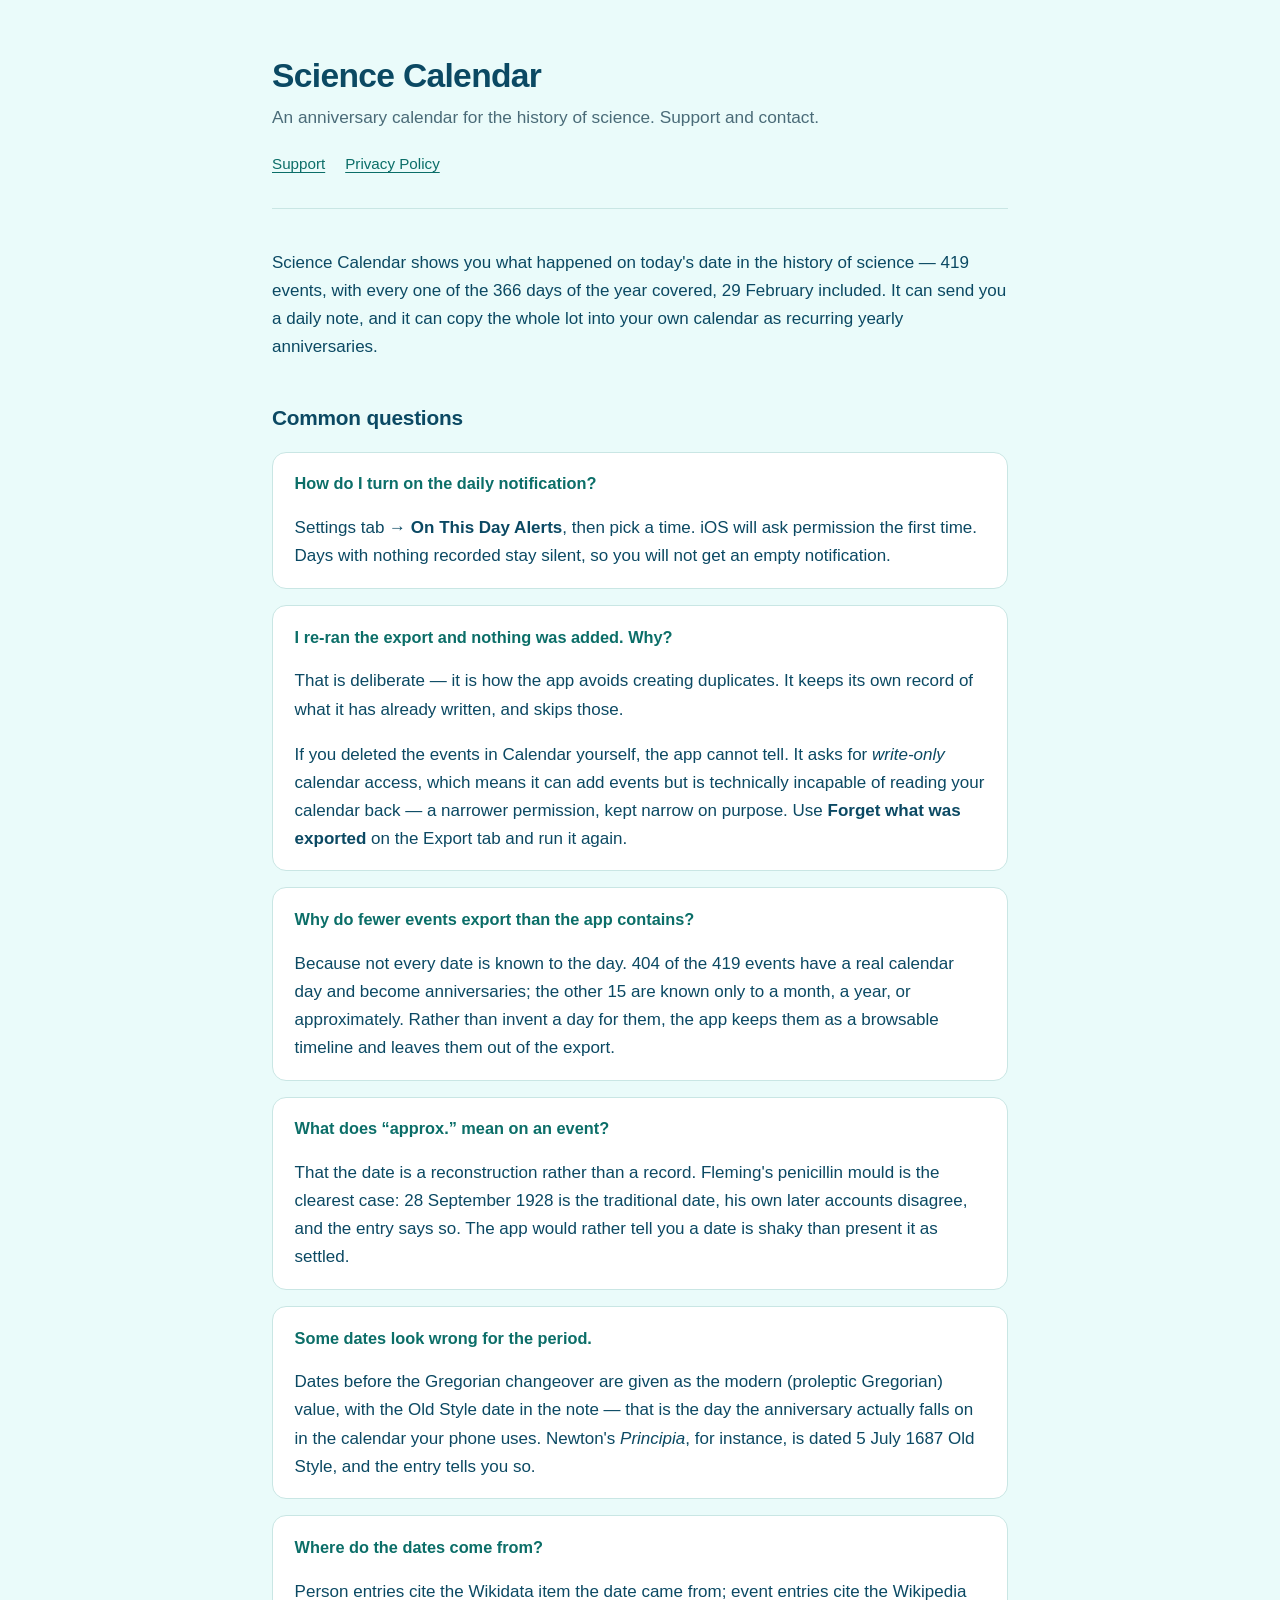
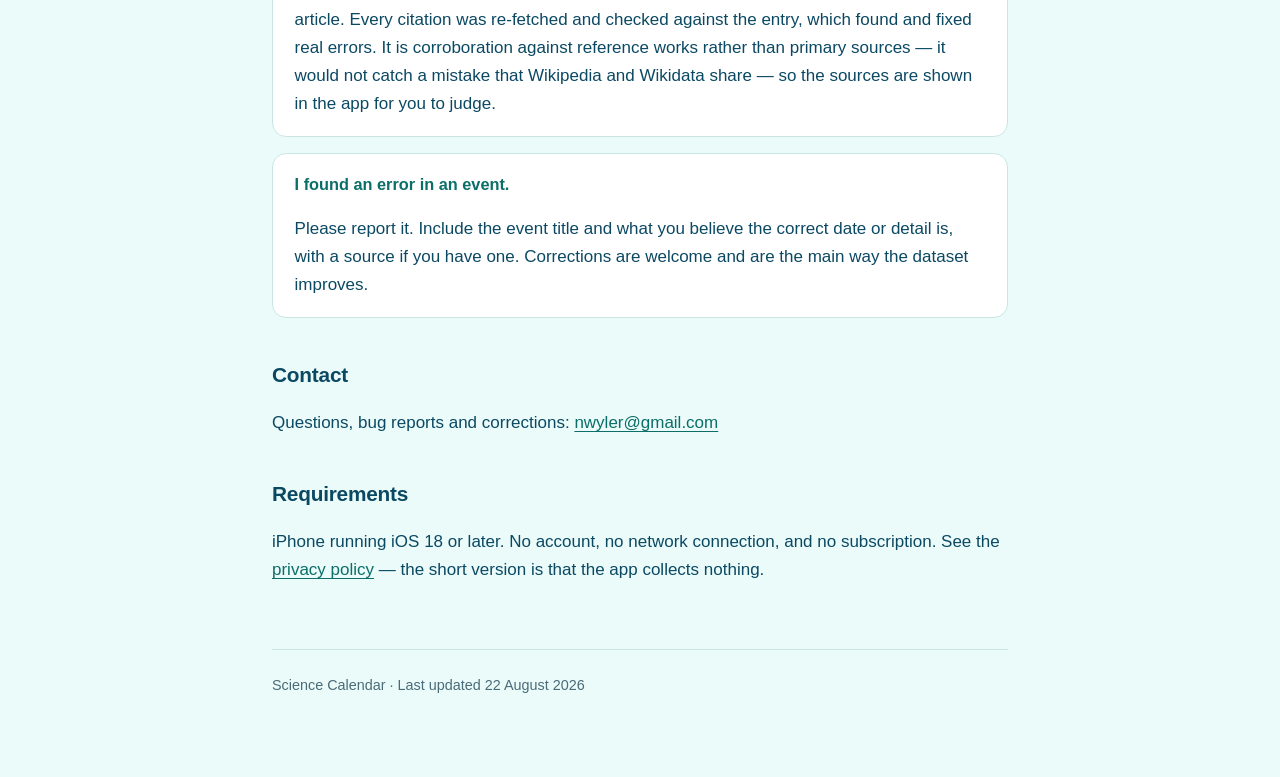
==== index.html @ 39d04db6 "Support and privacy pages for Science Calendar The App Store requires a reachable support URL and pr" ====
<!doctype html>
<html lang="en">
<head>
<meta charset="utf-8">
<meta name="viewport" content="width=device-width, initial-scale=1">
<title>Science Calendar — Support</title>
<link rel="stylesheet" href="style.css">
</head>
<body>
<div class="wrap">
<header>
  <h1>Science Calendar</h1>
  <p class="lede">An anniversary calendar for the history of science. Support and contact.</p>
  <nav><a href="index.html">Support</a><a href="privacy.html">Privacy Policy</a></nav>
</header>

<p>Science Calendar shows you what happened on today's date in the history of
science — 419 events, with every one of the 366 days of the year covered,
29 February included. It can send you a daily note, and it can copy the whole
lot into your own calendar as recurring yearly anniversaries.</p>

<h2>Common questions</h2>

<div class="card">
<h3>How do I turn on the daily notification?</h3>
<p>Settings tab → <strong>On This Day Alerts</strong>, then pick a time. iOS will
ask permission the first time. Days with nothing recorded stay silent, so you
will not get an empty notification.</p>
</div>

<div class="card">
<h3>I re-ran the export and nothing was added. Why?</h3>
<p>That is deliberate — it is how the app avoids creating duplicates. It keeps
its own record of what it has already written, and skips those.</p>
<p>If you deleted the events in Calendar yourself, the app cannot tell. It asks
for <em>write-only</em> calendar access, which means it can add events but is
technically incapable of reading your calendar back — a narrower permission,
kept narrow on purpose. Use <strong>Forget what was exported</strong> on the
Export tab and run it again.</p>
</div>

<div class="card">
<h3>Why do fewer events export than the app contains?</h3>
<p>Because not every date is known to the day. 404 of the 419 events have a real
calendar day and become anniversaries; the other 15 are known only to a month,
a year, or approximately. Rather than invent a day for them, the app keeps them
as a browsable timeline and leaves them out of the export.</p>
</div>

<div class="card">
<h3>What does “approx.” mean on an event?</h3>
<p>That the date is a reconstruction rather than a record. Fleming's penicillin
mould is the clearest case: 28 September 1928 is the traditional date, his own
later accounts disagree, and the entry says so. The app would rather tell you a
date is shaky than present it as settled.</p>
</div>

<div class="card">
<h3>Some dates look wrong for the period.</h3>
<p>Dates before the Gregorian changeover are given as the modern (proleptic
Gregorian) value, with the Old Style date in the note — that is the day the
anniversary actually falls on in the calendar your phone uses. Newton's
<em>Principia</em>, for instance, is dated 5 July 1687 Old Style, and the entry
tells you so.</p>
</div>

<div class="card">
<h3>Where do the dates come from?</h3>
<p>Person entries cite the Wikidata item the date came from; event entries cite
the Wikipedia article. Every citation was re-fetched and checked against the
entry, which found and fixed real errors. It is corroboration against reference
works rather than primary sources — it would not catch a mistake that Wikipedia
and Wikidata share — so the sources are shown in the app for you to judge.</p>
</div>

<div class="card">
<h3>I found an error in an event.</h3>
<p>Please report it. Include the event title and what you believe the correct
date or detail is, with a source if you have one. Corrections are welcome and
are the main way the dataset improves.</p>
</div>

<h2>Contact</h2>
<p>Questions, bug reports and corrections:
<a href="mailto:nwyler@gmail.com">nwyler@gmail.com</a></p>

<h2>Requirements</h2>
<p>iPhone running iOS 18 or later. No account, no network connection, and no
subscription. See the <a href="privacy.html">privacy policy</a> — the short
version is that the app collects nothing.</p>

<footer>Science Calendar · Last updated 22 August 2026</footer>
</div>
</body>
</html>
---- style.css ----
/* Palette taken from the app icon, same values as Theme.swift. */
:root {
  --paper: #EAFBFA;
  --raised: #FFFFFF;
  --ink: #0B4963;
  --muted: #4A6B78;
  --accent: #0B6E68;
  --gold: #8A6A12;
  --rule: #C9E6E4;
}
@media (prefers-color-scheme: dark) {
  :root {
    --paper: #031523;
    --raised: #07324A;
    --ink: #D6E9EE;
    --muted: #9DB8C2;
    --accent: #19D4C5;
    --gold: #FFCC55;
    --rule: #0E4058;
  }
}
* { box-sizing: border-box; }
body {
  margin: 0;
  padding: 0 1.25rem 5rem;
  background: var(--paper);
  color: var(--ink);
  font: 17px/1.65 -apple-system, BlinkMacSystemFont, "Segoe UI", Roboto, Helvetica, Arial, sans-serif;
  -webkit-text-size-adjust: 100%;
}
.wrap { max-width: 46rem; margin: 0 auto; }
header { padding: 3.5rem 0 2rem; border-bottom: 1px solid var(--rule); margin-bottom: 2.5rem; }
h1 { font-size: 2.1rem; line-height: 1.2; margin: 0 0 .4rem; letter-spacing: -.02em; }
h2 { font-size: 1.3rem; margin: 2.5rem 0 .75rem; letter-spacing: -.01em; }
h3 { font-size: 1.02rem; margin: 1.75rem 0 .4rem; color: var(--accent); }
p, li { color: var(--ink); }
.lede { color: var(--muted); font-size: 1.08rem; margin: 0; }
a { color: var(--accent); text-underline-offset: 3px; }
ul { padding-left: 1.2rem; }
li { margin: .35rem 0; }
code {
  background: var(--raised); border: 1px solid var(--rule);
  padding: .1em .4em; border-radius: 5px; font-size: .88em;
}
.card {
  background: var(--raised); border: 1px solid var(--rule);
  border-radius: 14px; padding: 1.1rem 1.35rem; margin: 1rem 0;
}
.card h3 { margin-top: 0; }
.card p:last-child { margin-bottom: 0; }
nav { margin-top: 1.25rem; font-size: .95rem; }
nav a { margin-right: 1.25rem; }
footer {
  margin-top: 4rem; padding-top: 1.5rem;
  border-top: 1px solid var(--rule); color: var(--muted); font-size: .9rem;
}
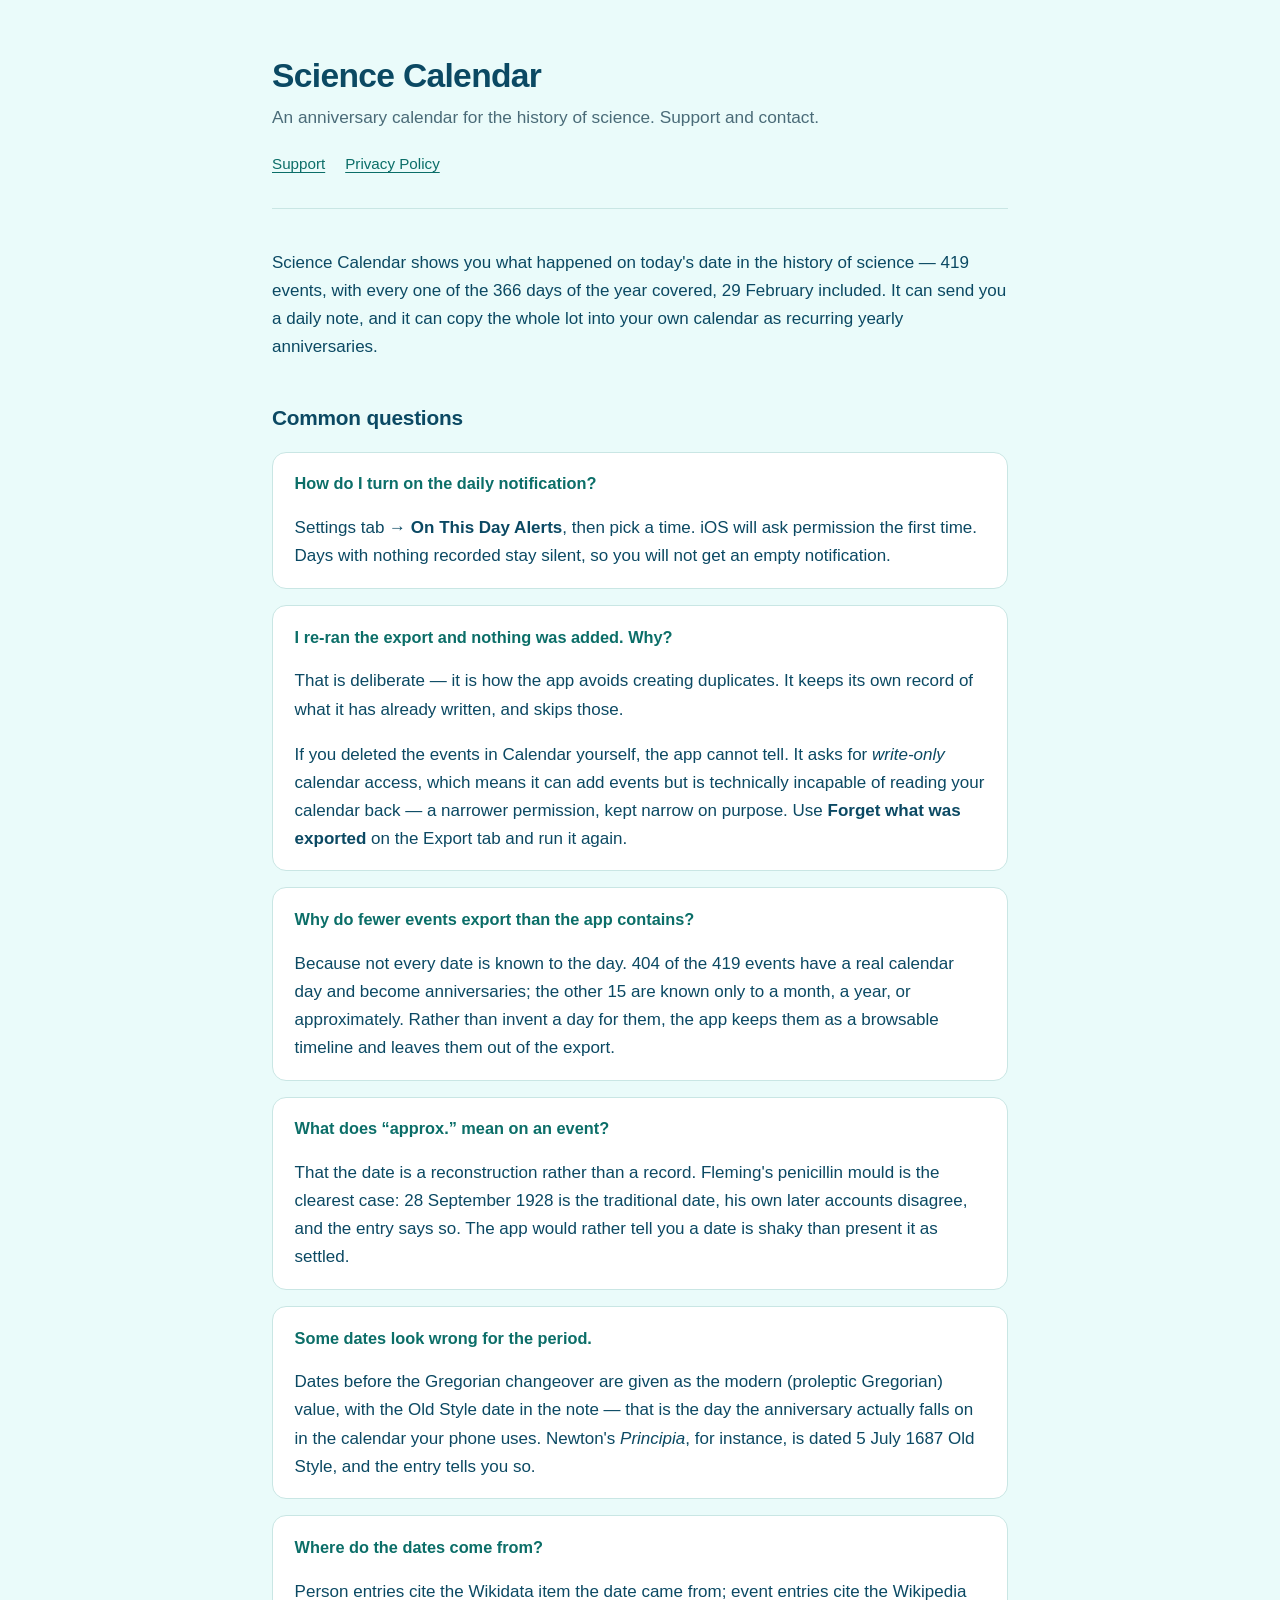
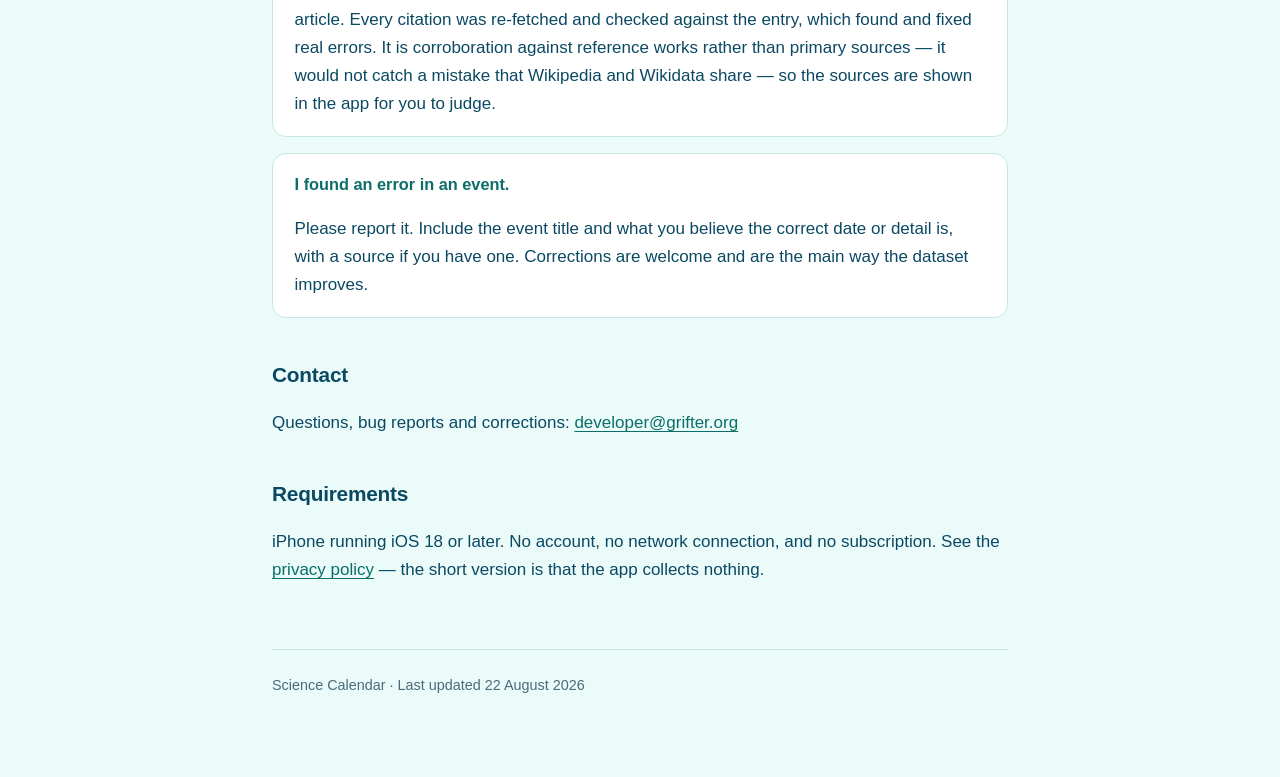
==== commit e9f6fabf: "Use developer@grifter.org as the contact address Matches the TestFlight feedback address now set for" ====
--- a/index.html
+++ b/index.html
@@ -82,7 +82,7 @@
 
 <h2>Contact</h2>
 <p>Questions, bug reports and corrections:
-<a href="mailto:nwyler@gmail.com">nwyler@gmail.com</a></p>
+<a href="mailto:developer@grifter.org">developer@grifter.org</a></p>
 
 <h2>Requirements</h2>
 <p>iPhone running iOS 18 or later. No account, no network connection, and no
